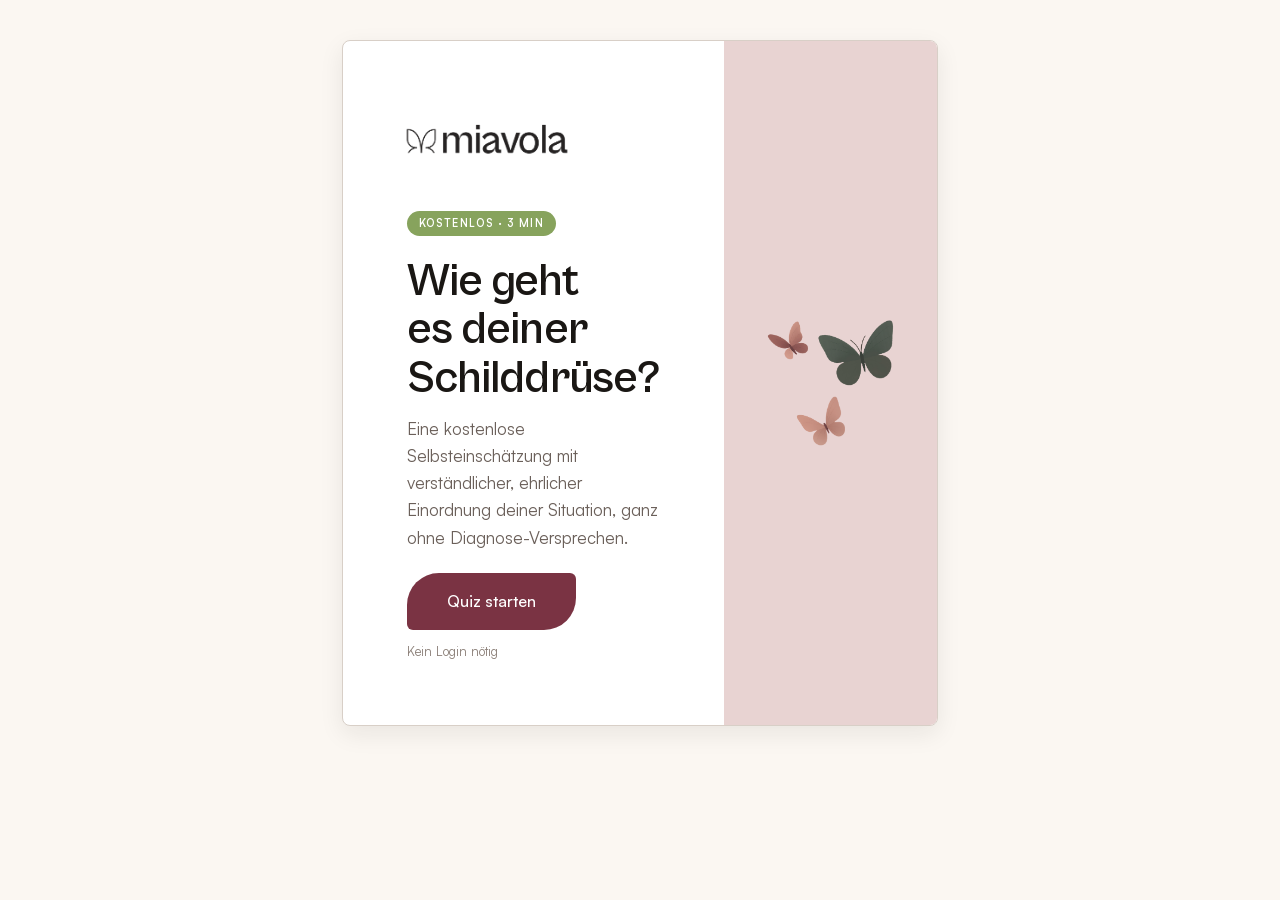
==== app/index.html @ c726dbd6 "Intro-Logo optisch linksbündig: transparenten PNG-Eigenrand ausgleichen (v=21) logo-black.png hat li" ====
<!DOCTYPE html>
<html lang="de">
<head>
  <meta charset="utf-8">
  <meta name="viewport" content="width=device-width, initial-scale=1, viewport-fit=cover">
  <meta name="theme-color" content="#fbf7f2">
  <!-- Test-Deployment: nicht von Suchmaschinen indexieren (Entwurf, pre-Compliance) -->
  <meta name="robots" content="noindex, nofollow">
  <link rel="icon" href="assets/butterfly-mark.png">
  <title>Schilddrüsen-Check · miavola</title>
  <meta name="description" content="Eine kostenlose, ehrliche Selbsteinschätzung deiner Schilddrüse in rund 3 Minuten — verständlich erklärt, ohne Diagnose-Versprechen.">

  <!-- Miavola Design System -->
  <link rel="stylesheet" href="_ds/miavola-2-0-design-system-019e1fb5-7550-772f-964b-b7aee6a06470/colors_and_type.css">
  <link rel="stylesheet" href="_ds/miavola-2-0-design-system-019e1fb5-7550-772f-964b-b7aee6a06470/supplementary_tokens.css">

  <!-- App styles (?v zum Cache-Busting — bei Änderungen hochzählen) -->
  <link rel="stylesheet" href="styles.css?v=21">

  <!-- Meta Pixel (gleiche Pixel-ID wie miavola.de, dort via GTM geladen) -->
  <script>
    !function(f,b,e,v,n,t,s){if(f.fbq)return;n=f.fbq=function(){n.callMethod?
    n.callMethod.apply(n,arguments):n.queue.push(arguments)};if(!f._fbq)f._fbq=n;
    n.push=n;n.loaded=!0;n.version='2.0';n.queue=[];t=b.createElement(e);t.async=!0;
    t.src=v;s=b.getElementsByTagName(e)[0];s.parentNode.insertBefore(t,s)}(window,
    document,'script','https://connect.facebook.net/en_US/fbevents.js');
    fbq('init', '272135909305310');
    fbq('track', 'PageView');
  </script>
  <noscript><img height="1" width="1" style="display:none" alt=""
    src="https://www.facebook.com/tr?id=272135909305310&ev=PageView&noscript=1"></noscript>
</head>
<body>
  <noscript>
    <div style="max-width:640px;margin:40px auto;padding:24px;font-family:system-ui;">
      Dieses Quiz benötigt JavaScript. Bitte aktiviere JavaScript in deinem Browser.
    </div>
  </noscript>

  <!-- Quiz mounts here -->
  <main id="app" class="app"></main>

  <!-- Inhalte werden von app.js async aus content.json geladen
       (mit optionalem localStorage-Override für die Editor-Vorschau).
       ?v zum Cache-Busting — bei Änderungen hochzählen. -->
  <script src="app.js?v=21" defer></script>
</body>
</html>
---- app/_ds/miavola-2-0-design-system-019e1fb5-7550-772f-964b-b7aee6a06470/colors_and_type.css ----
/* ================================================================
   Miavola — Colors & Type tokens
   Distilled from miavola.de, packaging system & product photography.
   Fonts: brand uses a humanist geometric sans (looks closest to
   "Inter Tight" / "General Sans"). Substitute below flagged in README.
   ================================================================ */

/* --- Webfonts: Cabinet Grotesk (display) + Satoshi (text) ----------- */
@font-face {
  font-family: 'Cabinet Grotesk';
  src: url('fonts/cabinet-grotesk/CabinetGrotesk-Variable.woff2') format('woff2-variations');
  font-weight: 100 900;
  font-style: normal;
  font-display: swap;
}
@font-face {
  font-family: 'Satoshi';
  src: url('fonts/satoshi/Satoshi-Variable.woff2') format('woff2-variations');
  font-weight: 300 900;
  font-style: normal;
  font-display: swap;
}

:root {
  /* ===== BRAND COLORS ============================================ */
  /* Primary product family — Der Produzent (Schilddrüse) */
  --miavola-wine-900:        #4a1f2a;   /* deepest, garantie text   */
  --miavola-wine-800:        #5e2735;   /* "Das Heldenduo" headline */
  --miavola-wine-700:        #7a3343;   /* Produzent label / box    */
  --miavola-wine-600:        #8e4756;   /* Produzent label gradient */
  --miavola-wine-500:        #a45a6a;   /* hover / lighter wine     */

  /* Secondary product family — Der Umwandler (Leber) */
  --miavola-aubergine-900:   #3a2738;
  --miavola-aubergine-800:   #4d3349;   /* Umwandler box, deep      */
  --miavola-aubergine-700:   #604059;   /* Umwandler label gradient */
  --miavola-aubergine-600:   #755469;

  /* Tertiary product family — Der Magenfreund (Verdauung) */
  --miavola-forest-900:      #1f3a30;
  --miavola-forest-800:      #2b4a3c;   /* Magenfreund box          */
  --miavola-forest-700:      #3a5b4c;

  /* Surfaces — the soft ecru/blush "studio" backdrop */
  --miavola-cream-50:        #fbf7f2;   /* page background lightest */
  --miavola-cream-100:       #f5ede3;   /* product photo backdrop   */
  --miavola-cream-200:       #ede4d9;   /* card / section divider   */
  --miavola-cream-300:       #e2d5c5;
  --miavola-blush-100:       #f6ece8;   /* blush variant of cream   */
  --miavola-blush-200:       #ecdcd6;

  /* Accents — small, decisive */
  --miavola-butter-400:      #f4dc7a;   /* discount disc, badges    */
  --miavola-butter-300:      #f7e7a3;   /* "30 Tage Vorrat" sash    */
  --miavola-butter-500:      #e9c93e;
  --miavola-sage-400:        #c4d6a8;   /* Essentials badge bg      */
  --miavola-sage-500:        #a8c282;   /* "1 Pressling" pill       */
  --miavola-sage-600:        #87a35d;
  --miavola-gold-500:        #d6b15c;   /* flat UI gold, fallback   */
  --miavola-gold-light:      #efd8ae;   /* Hellgold — Akzent auf dunkel-roten Gründen (Wine, Footer) */

  /* Neutrals — ink */
  --miavola-ink-900:         #1a1714;   /* near-black headlines     */
  --miavola-ink-800:         #2a2522;
  --miavola-ink-700:         #3f3833;   /* body copy                */
  --miavola-ink-500:         #6b605a;   /* secondary copy           */
  --miavola-ink-400:         #8c8079;   /* meta / captions          */
  --miavola-ink-300:         #b8ada5;   /* dividers                 */
  --miavola-ink-200:         #d8cfc7;
  --miavola-ink-100:         #ece5dd;

  /* Semantic feedback */
  --miavola-success:         var(--miavola-sage-600);
  --miavola-warning:         var(--miavola-butter-500);
  --miavola-error:           #b54d4d;
  --miavola-info:            var(--miavola-aubergine-700);

  /* ===== SEMANTIC SURFACE / FG =================================== */
  --bg:                      var(--miavola-cream-50);
  --bg-alt:                  var(--miavola-cream-100);
  --bg-card:                 #ffffff;
  --bg-strong:               var(--miavola-wine-700);
  --fg:                      var(--miavola-ink-900);
  --fg-1:                    var(--miavola-ink-800);
  --fg-2:                    var(--miavola-ink-500);
  --fg-3:                    var(--miavola-ink-400);
  --fg-on-strong:            var(--miavola-cream-50);
  --border:                  var(--miavola-ink-200);
  --border-strong:           var(--miavola-ink-300);
  --primary:                 var(--miavola-wine-700);
  --primary-hover:           var(--miavola-wine-800);
  --primary-active:          var(--miavola-wine-900);
  --on-primary:              #ffffff;

  /* ===== TYPE ==================================================== */
  --font-sans: 'Satoshi', -apple-system, BlinkMacSystemFont, 'Segoe UI', system-ui, sans-serif;
  --font-display: 'Cabinet Grotesk', 'Satoshi', system-ui, sans-serif;
  --font-mono: ui-monospace, 'SF Mono', Menlo, Consolas, monospace;

  /* Sizes — German long-word friendly, generous body */
  --fs-display-xl: clamp(48px, 6.5vw, 80px);
  --fs-display-lg: clamp(40px, 5vw, 60px);
  --fs-h1:         clamp(44px, 5.2vw, 65px);
  --fs-h2:         clamp(32px, 3.6vw, 45px);
  --fs-h3:         30px;
  --fs-h4:         18px;
  --fs-lead:       19px;
  --fs-body:       17px;       /* body copy default */
  --fs-sm:         15px;
  --fs-xs:         13px;
  --fs-eyebrow:    12px;

  /* Weights */
  --fw-regular: 400;
  --fw-medium:  500;
  --fw-semi:    600;
  --fw-bold:    700;
  --fw-black:   800;

  /* Line height */
  --lh-tight:   1.06;
  --lh-snug:    1.18;
  --lh-normal:  1.45;
  --lh-relaxed: 1.6;

  /* Letter-spacing */
  --tracking-tight:  -0.02em;
  --tracking-normal: 0;
  --tracking-wide:   0.06em;
  --tracking-eyebrow: 0.14em;

  /* ===== SPACING (8px base) ====================================== */
  --space-1: 4px;
  --space-2: 8px;
  --space-3: 12px;
  --space-4: 16px;
  --space-5: 20px;
  --space-6: 24px;
  --space-8: 32px;
  --space-10: 40px;
  --space-12: 48px;
  --space-16: 64px;
  --space-20: 80px;
  --space-24: 96px;
  --space-32: 128px;

  /* ===== RADII ===================================================
     Eine Regel: alles bekommt 8px.
     Ausnahme 1: Buttons bekommen 60px.
     Ausnahme 2: Pills für Produkteigenschaften bekommen 99px.    */
  --radius:        8px;        /* universell · cards, inputs, buttons, surfaces, discs */
  --radius-button: 8px;        /* identisch zum Universal-Wert        */
  --radius-pill:   99px;       /* ausschließlich Eigenschafts-Pills   */

  /* Legacy aliases — alle auf den 8px-Wert kollabiert,
     damit existierende Komponenten nicht brechen.                */
  --radius-xs: 8px;
  --radius-sm: 8px;
  --radius-md: 8px;
  --radius-lg: 8px;
  --radius-xl: 8px;

  /* ===== ELEVATION =============================================== */
  --shadow-xs: 0 1px 2px rgba(26, 23, 20, 0.04);
  --shadow-sm: 0 2px 6px rgba(26, 23, 20, 0.06);
  --shadow-md: 0 8px 24px rgba(26, 23, 20, 0.08);
  --shadow-lg: 0 18px 44px rgba(26, 23, 20, 0.12);
  --shadow-product: 0 24px 60px rgba(74, 31, 42, 0.18); /* warm-tinted */

  /* ===== MOTION ================================================== */
  --ease-out:    cubic-bezier(0.22, 0.61, 0.36, 1);
  --ease-in-out: cubic-bezier(0.65, 0, 0.35, 1);
  --dur-fast:   140ms;
  --dur-base:   220ms;
  --dur-slow:   420ms;
}

/* ===== ELEMENT SEMANTICS ========================================= */
html, body {
  background: var(--bg);
  color: var(--fg);
  font-family: var(--font-sans);
  font-size: var(--fs-body);
  line-height: var(--lh-normal);
  -webkit-font-smoothing: antialiased;
  font-feature-settings: 'ss01', 'cv11';
}

h1, .h1 {
  font-family: var(--font-display);
  font-weight: var(--fw-semi);
  font-size: var(--fs-h1);
  line-height: var(--lh-tight);
  letter-spacing: var(--tracking-tight);
  color: var(--fg);
  text-wrap: balance;
}
h2, .h2 {
  font-family: var(--font-display);
  font-weight: var(--fw-medium);
  font-size: var(--fs-h2);
  line-height: var(--lh-snug);
  letter-spacing: var(--tracking-tight);
  text-wrap: balance;
}
h3, .h3 {
  font-family: var(--font-display);
  font-weight: var(--fw-medium);
  font-size: var(--fs-h3);
  line-height: 1.15;
  letter-spacing: -0.015em;
}
h4, .h4 {
  font-weight: var(--fw-semi);
  font-size: var(--fs-h4);
  line-height: 1.3;
}
p, .body {
  font-size: var(--fs-body);
  line-height: var(--lh-relaxed);
  color: var(--fg-1);
  text-wrap: pretty;
}
.lead {
  font-size: var(--fs-lead);
  line-height: var(--lh-relaxed);
  color: var(--fg-1);
}
small, .caption {
  font-size: var(--fs-xs);
  color: var(--fg-2);
}
.eyebrow {
  font-size: var(--fs-eyebrow);
  font-weight: var(--fw-semi);
  letter-spacing: var(--tracking-eyebrow);
  text-transform: uppercase;
  color: var(--fg-2);
}
code, .mono {
  font-family: var(--font-mono);
  font-size: 0.92em;
}

/* Special ornament — the curved label sweep used on dose labels */
.label-curve {
  position: relative;
  overflow: hidden;
}
.label-curve::after {
  content: "";
  position: absolute; inset: 0;
  background: radial-gradient(
    180% 110% at 110% 50%,
    transparent 49.6%,
    rgba(255,255,255,0.12) 49.8% 50.2%,
    transparent 50.4%
  );
  pointer-events: none;
}
---- app/_ds/miavola-2-0-design-system-019e1fb5-7550-772f-964b-b7aee6a06470/supplementary_tokens.css ----
/* ================================================================
   miavola — Supplementary tokens & patterns
   Iterations from chat work. Layer ON TOP of colors_and_type.css.
   ================================================================ */

:root {
  /* ===== RADIUS — System-Regel ====================================
     Eine Regel: alles bekommt 8px.
     Ausnahme 1: Buttons bekommen 60px.
     Ausnahme 2: Pills für Produkteigenschaften bekommen 99px.    */
  --mv-r:        8px;
  --mv-r-btn:    8px;
  --mv-r-field:  8px;
  --mv-r-btn-sm: 8px;
  --mv-r-btn-lg: 8px;
  --mv-r-pill:   99px;

  /* ===== PRODUCT FAMILY "RUHE" TINTS ============================== */
  /* Soft paper-toned backgrounds. Hero / KV / swatches only.
     Never for text containers, buttons, surfaces.                  */
  --mv-tint-umwandler:    #F3E4E7;
  --mv-tint-produzent:    #F9EFEA;
  --mv-tint-produzent-x:  #E8D3D2;   /* deeper for editorial heroes */
  --mv-tint-selen:        #FAF3DD;
  --mv-tint-jod:          #DFE9E3;
  --mv-tint-immungold:    #F8E4C4;
  --mv-tint-magenfreund:  #D9E6DF;
  --mv-tint-kollagen:     #EFE8DC;
  --mv-tint-aminos:       #F1F3ED;
  --mv-tint-heldenduo:    #EFDFE3;
  --mv-tint-protein:      #EFE8DC;

  /* ===== TRUST SEAL =============================================== */
  --mv-seal-gold:   #E8C659;   /* dense — Signature stickers        */
  --mv-seal-soft:   #F2E084;   /* soft yellow — promo stickers      */
  --mv-seal-ink:    #1b1b1b;   /* type & butterfly                  */
}

/* ================================================================
   Signature button
   ================================================================ */
.mv-btn {
  display: inline-flex; align-items: center; justify-content: center;
  padding: 16px 26px;
  font: 700 14.5px/1 'Cabinet Grotesk', system-ui;
  letter-spacing: -0.005em;
  border: none; cursor: pointer;
  border-radius: var(--mv-r-btn);
  transition: background .2s, transform .15s, box-shadow .2s;
}
.mv-btn--ink     { background:#1b1b1b; color:#fff; }
.mv-btn--ink:hover{ background: var(--miavola-wine-800); }
.mv-btn--burg    { background: var(--miavola-wine-700); color:#fff; }
.mv-btn--burg:hover{ background: var(--miavola-wine-800); }
.mv-btn--ghost   { background:transparent; color:var(--miavola-wine-700);
                   border:1px solid var(--miavola-wine-700); }
.mv-btn:active   { transform: translateY(1px); }
.mv-btn--sm      { padding: 11px 18px; font-size: 13px; border-radius: var(--mv-r-btn-sm); }
.mv-btn--lg      { padding: 20px 32px; font-size: 16px;  border-radius: var(--mv-r-btn-lg); }
.mv-btn--block   { display:flex; width:100%; min-height: 56px; }

/* ================================================================
   Field (signature shape, tighter than buttons)
   ================================================================ */
.mv-field {
  padding: 16px 22px;
  font: 400 14.5px/1.3 'Satoshi', system-ui;
  color: #1b1b1b; background:#fff;
  border: 1px solid #1b1b1b;
  border-radius: var(--mv-r-field);
  outline: none;
  transition: border-color .2s, box-shadow .2s;
}
.mv-field:focus {
  border-color: var(--miavola-wine-700);
  box-shadow: 0 0 0 3px color-mix(in srgb, var(--miavola-wine-700) 18%, transparent);
}
.mv-field::placeholder { color: #8a7e76; }
.mv-field--error { border-color:#B14242; }

/* ================================================================
   Hand-drawn line icon system
   24×25 viewBox · 0.6 stroke · #833241 · rounded caps & joins
   Anatomical / botanical metaphors only — no geometric primitives.
   Files: assets/icons/{thyroid,liver,cell-shield,flask,leaves}.svg
   ================================================================ */
.mv-claim-list { padding: 6px 22px; border:1px solid #e7ddd6; border-radius:14px; background:#fff; max-width: 520px; }
.mv-claim-row  { display:flex; align-items:center; gap:14px; padding:14px 0; border-bottom:1px solid #f0e6df; font-size:15px; }
.mv-claim-row:last-child { border-bottom: none; }
.mv-claim-row .mv-claim-ico { flex:none; width:30px; height:30px; display:grid; place-items:center; color: var(--miavola-wine-700); }
.mv-claim-row .mv-claim-ico svg { width:24px; height:25px; }
.mv-claim-ref  { font-size:.6em; vertical-align:super; line-height:0; opacity:.75; }

/* ================================================================
   Knowledge / "Schon gewusst?" card
   Editorial sidebar — sand or burgundy ground, butterfly stamp top-right
   ================================================================ */
.mv-knowledge {
  background: var(--miavola-cream-100); padding: 26px 28px 22px;
  border-radius: 16px;
  display:grid; grid-template-columns: 1fr auto; gap:24px;
  align-items: flex-start; max-width: 640px;
}
.mv-knowledge h3 { font:700 28px/1.15 'Cabinet Grotesk',system-ui; letter-spacing:-.01em; margin:0 0 8px; }
.mv-knowledge p  { margin:0; font-size:14.5px; line-height:1.55; max-width:50ch; }
.mv-knowledge .mv-mark { width:32px; height:32px; flex:none; }
.mv-knowledge--burg { background: var(--miavola-wine-700); color:#fff; }
.mv-knowledge--burg p { color: rgba(255,255,255,.85); }

/* ================================================================
   Guarantee card (90 Tage Garantie) — burgundy overlay on warm imagery
   ================================================================ */
.mv-guarantee {
  position:relative; min-height: 360px; border-radius:16px; overflow:hidden;
  background: var(--miavola-wine-800);
  color:#fff; padding:36px;
  display:flex; flex-direction:column; justify-content:space-between;
}
.mv-guarantee::before {
  content:""; position:absolute; inset:0;
  background:
    linear-gradient(120deg, rgba(58,18,28,.65), rgba(122,51,67,.55)),
    radial-gradient(120% 80% at 80% 30%, #d8a87a 0%, #7a3343 60%, #4a1f2a 100%);
}
.mv-guarantee > * { position:relative; }
.mv-guarantee h3 { font:700 32px/1.15 'Cabinet Grotesk',system-ui; letter-spacing:-.01em; margin:0; max-width: 22ch; }
.mv-guarantee .mv-foot { display:flex; justify-content:space-between; align-items:center; margin-top:40px; font-size:13px; color: rgba(255,255,255,.92); }
.mv-guarantee .mv-mark { width:28px; height:28px; }

/* ================================================================
   Trust seal — flat sticker (NO gradient, NO shadow)
   Solid circle · black butterfly + black type
   Two arcs of copy, two em-dashes at 9 o'clock & 3 o'clock
   ================================================================ */
.mv-seal { width:190px; height:190px; }
.mv-seal svg { width:100%; height:100%; display:block; }
/* Allowed fills: var(--mv-seal-gold) signature, var(--mv-seal-soft) promo */
---- app/styles.css ----
/* ================================================================
   Schilddrüsen-Quiz — App styles
   Built on the Miavola design system (colors_and_type.css +
   supplementary_tokens.css). Tokens only, no magic colours.
   ================================================================ */

*, *::before, *::after { box-sizing: border-box; }

html, body {
  margin: 0;
  background: var(--bg);
  color: var(--miavola-ink-900);
  font-family: var(--font-sans);
  -webkit-font-smoothing: antialiased;
  text-rendering: optimizeLegibility;
}

/* App shell: the screen content itself fills the viewport on mobile,
   and is centred in a calm column on desktop. */
.app {
  min-height: 100vh;
  min-height: 100dvh;
  display: flex;
  flex-direction: column;
}

/* Platzhalter-Signal (nur solange content.js → meta.placeholder = true).
   Dezentes Band über dem Flow, damit ungeprüfte Demo-Inhalte sichtbar als
   solche erkennbar sind. Entfällt automatisch, sobald meta.placeholder false. */
.placeholder-ribbon {
  flex: none;
  display: flex; align-items: center; justify-content: center; gap: 8px;
  padding: 7px 16px;
  background: var(--mv-tint-selen);
  border-bottom: 1px solid var(--miavola-gold-light);
  color: var(--miavola-wine-800);
  font: 600 11px/1.3 var(--font-sans);
  letter-spacing: .04em; text-transform: uppercase; text-align: center;
}
.placeholder-ribbon svg { flex: none; }

/* A "screen" = one full step of the flow */
.screen {
  flex: 1;
  display: flex;
  flex-direction: column;
  width: 100%;
  margin: 0 auto;
  animation: scr-in var(--dur-slow) var(--ease-out) both;
}
@keyframes scr-in {
  from { opacity: 0; transform: translateY(8px); }
  to   { opacity: 1; transform: none; }
}

/* Reusable column wrapper for quiz content */
.wrap {
  width: 100%;
  max-width: 640px;
  margin: 0 auto;
  padding: 0 22px;
}

/* Animations reused from the design catalogue */
@keyframes mvspin  { to { transform: rotate(360deg); } }
@keyframes mvpulse { 0%,100% { opacity:.35; } 50% { opacity:1; } }

/* ===== Buttons: typischer miavola.de-Shop-Button ==================
   Quelle: theme.css auf miavola.de → .btn { padding: 16px 32px;
   border-radius: 32px 6px; font: Satoshi 16px/108%; }
   Die asymmetrische Rundung (32px oben-links/unten-rechts, 6px
   oben-rechts/unten-links) ist die Signatur-Form der Marke. */
.mv-btn {
  font: 500 16px/1.08 var(--font-sans);
  letter-spacing: 0;
  padding: 16px 32px;
  border-radius: 32px 6px;
}
.mv-btn--sm { border-radius: 24px 5px; }
.mv-btn--lg { padding: 20px 40px; border-radius: 32px 6px; }
.mv-btn[disabled] {
  background: var(--miavola-cream-200);
  color: var(--miavola-ink-300);
  cursor: not-allowed;
  box-shadow: none;
}
.mv-btn--burg:not([disabled]):hover { box-shadow: var(--shadow-md); }
.link-btn {
  border: none; background: none; cursor: pointer;
  font: 500 14px/1 var(--font-sans);
  color: var(--miavola-ink-500);
  padding: 12px; border-radius: var(--radius);
  transition: color var(--dur-fast) var(--ease-out);
}
.link-btn:hover { color: var(--miavola-wine-700); }
.link-btn--muted { color: var(--miavola-ink-400); }
.link-btn--underline { text-decoration: underline; text-underline-offset: 3px; }

/* ================================================================
   TOP BAR (back + progress) — questions only
   ================================================================ */
.topbar {
  display: flex; align-items: center; gap: 14px;
  padding: 18px 22px 12px;
  width: 100%; max-width: 640px; margin: 0 auto;
}
.topbar__back {
  flex: none; width: 38px; height: 38px; border-radius: var(--radius-pill);
  border: 1px solid var(--border); background: #fff;
  display: grid; place-items: center; cursor: pointer;
  color: var(--miavola-ink-700);
  transition: border-color var(--dur-fast), transform var(--dur-fast);
}
.topbar__back:hover { border-color: var(--miavola-wine-500); }
.topbar__back:active { transform: translateY(1px); }
.topbar__back[hidden] { visibility: hidden; }
.progress {
  flex: 1; height: 6px; border-radius: var(--radius-pill);
  background: var(--miavola-cream-200); overflow: hidden;
}
.progress__bar {
  height: 100%; border-radius: var(--radius-pill);
  background: var(--miavola-wine-700);
  width: 0;
  transition: width var(--dur-slow) var(--ease-out);
}
.topbar__count {
  flex: none; font: 500 12px var(--font-sans); color: var(--miavola-ink-500);
  font-variant-numeric: tabular-nums;
}

/* ================================================================
   QUESTION SCREEN
   ================================================================ */
.q { flex: 1; display: flex; flex-direction: column; }
.q__body { flex: 1; padding-top: 12px; }
.eyebrow {
  font: 600 11px/1 var(--font-sans);
  letter-spacing: var(--tracking-eyebrow);
  text-transform: uppercase; color: var(--miavola-wine-600);
  margin-bottom: 12px;
}
.q__title {
  font-family: var(--font-display); font-weight: 600;
  font-size: clamp(24px, 6vw, 30px); line-height: 1.15;
  letter-spacing: -.015em; margin: 0 0 8px;
}
.q__sub {
  font-size: 14px; line-height: 1.55; color: var(--miavola-ink-500);
  margin: 0 0 20px;
}
.q__foot {
  /* Nur vertikal — das Seitenpadding (22px) kommt vom .wrap darüber.
     (Shorthand `padding: 18px 0 …` hatte es auf Mobile auf 0 überschrieben.) */
  padding-top: 18px;
  padding-bottom: calc(26px + env(safe-area-inset-bottom));
  display: flex; flex-direction: column; gap: 10px;
}
.q__hint {
  margin: 0; text-align: center;
  font: 400 13px/1.4 var(--font-sans); color: var(--miavola-ink-400);
}

/* Ausklappbare Frage-Erklärung („Was ist gemeint?") — dezent, nur bei Bedarf */
.q-info { margin: -2px 0 20px; }
.q-info__toggle {
  display: inline-flex; align-items: center; gap: 6px;
  border: none; background: none; cursor: pointer; padding: 6px 0;
  font: 500 13.5px/1.3 var(--font-sans); color: var(--miavola-wine-700);
  transition: color var(--dur-fast) var(--ease-out);
}
.q-info__toggle svg { flex: none; }
.q-info__toggle:hover { color: var(--miavola-wine-800); }
.q-info__panel {
  margin-top: 8px; padding: 14px 16px;
  background: var(--miavola-cream-100); border: 1px solid var(--border);
  border-radius: var(--radius);
  font: 400 13.5px/1.6 var(--font-sans); color: var(--miavola-ink-700);
  animation: scr-in var(--dur-base) var(--ease-out) both;
}

/* ===== Single-select options ===== */
.options { display: flex; flex-direction: column; gap: 12px; margin-top: 4px; }
.option {
  display: flex; align-items: center; gap: 14px;
  padding: 16px 18px; min-height: 56px;
  border: 1px solid var(--miavola-ink-200); border-radius: var(--radius);
  background: #fff; cursor: pointer; text-align: left; width: 100%;
  font: inherit; color: var(--miavola-ink-800);
  transition: border-color var(--dur-fast) var(--ease-out),
              box-shadow var(--dur-fast) var(--ease-out),
              background var(--dur-fast) var(--ease-out);
}
.option:hover {
  border-color: var(--miavola-wine-500); border-width: 1.5px;
  box-shadow: 0 6px 16px rgba(122,51,67,.08);
}
.option__dot {
  flex: none; width: 22px; height: 22px; border-radius: var(--radius-pill);
  border: 1.5px solid var(--miavola-ink-300);
  display: grid; place-items: center;
  transition: border-color var(--dur-fast);
}
.option__dot::after {
  content: ""; width: 10px; height: 10px; border-radius: var(--radius-pill);
  background: var(--miavola-wine-700); transform: scale(0);
  transition: transform var(--dur-fast) var(--ease-out);
}
.option__label { font-size: 15px; }
.option[aria-checked="true"] {
  border: 2px solid var(--miavola-wine-700);
  background: var(--mv-tint-produzent);
}
.option[aria-checked="true"] .option__dot { border: 2px solid var(--miavola-wine-700); }
.option[aria-checked="true"] .option__dot::after { transform: scale(1); }
.option[aria-checked="true"] .option__label {
  color: var(--miavola-wine-900); font-weight: 500;
}

/* Multi-Select als Text-Zeilen (eckige Checkbox statt Radio-Punkt).
   Antwort-Steine-Design folgt im Design-Schritt. */
.option--check .option__box {
  flex: none; width: 22px; height: 22px; border-radius: 6px;
  border: 1.5px solid var(--miavola-ink-300);
  display: grid; place-items: center;
  transition: background var(--dur-fast), border-color var(--dur-fast);
}
.option--check .option__box svg { opacity: 0; transition: opacity var(--dur-fast); }
.option--check[aria-checked="true"] {
  border: 2px solid var(--miavola-wine-700); background: var(--mv-tint-produzent);
}
.option--check[aria-checked="true"] .option__box {
  background: var(--miavola-wine-700); border-color: var(--miavola-wine-700);
}
.option--check[aria-checked="true"] .option__box svg { opacity: 1; }
.option--check[aria-checked="true"] .option__label { color: var(--miavola-wine-900); font-weight: 500; }

/* ===== Multi-select image/icon cards ===== */
.cards {
  display: grid; grid-template-columns: 1fr 1fr; gap: 12px; margin-top: 4px;
}
.card-opt {
  position: relative; min-height: 128px; cursor: pointer; text-align: left;
  border: 1px solid var(--miavola-ink-200); border-radius: var(--radius);
  background: #fff; padding: 16px 14px;
  display: flex; flex-direction: column; gap: 12px;
  font: inherit; color: var(--miavola-ink-800);
  transition: border-color var(--dur-fast) var(--ease-out),
              box-shadow var(--dur-fast) var(--ease-out),
              background var(--dur-fast) var(--ease-out);
}
.card-opt:hover { border-color: var(--miavola-wine-500); box-shadow: 0 6px 16px rgba(122,51,67,.08); }
.card-opt__box {
  position: absolute; top: 10px; right: 10px;
  width: 22px; height: 22px; border-radius: 6px;
  border: 1.5px solid var(--miavola-ink-300);
  display: grid; place-items: center;
  transition: background var(--dur-fast), border-color var(--dur-fast);
}
.card-opt__box svg { opacity: 0; transition: opacity var(--dur-fast); }
.card-opt__ico { color: var(--miavola-wine-700); }
.card-opt__label { font-size: 14px; line-height: 1.25; }
.card-opt[aria-checked="true"] {
  border: 2px solid var(--miavola-wine-700); background: var(--mv-tint-produzent);
}
.card-opt[aria-checked="true"] .card-opt__box {
  background: var(--miavola-wine-700); border-color: var(--miavola-wine-700); border-radius: var(--radius-pill);
}
.card-opt[aria-checked="true"] .card-opt__box svg { opacity: 1; }
.card-opt[aria-checked="true"] .card-opt__label { color: var(--miavola-wine-900); font-weight: 500; }

/* ===== Numeric / text field (signature big input) ===== */
.numfield {
  display: flex; align-items: center;
  border: 1px solid #1b1b1b; border-radius: var(--radius);
  padding: 18px 22px; background: #fff; cursor: text;
  transition: border-color var(--dur-base), box-shadow var(--dur-base);
}
.numfield:focus-within {
  border-color: var(--miavola-wine-700);
  box-shadow: 0 0 0 3px color-mix(in srgb, var(--miavola-wine-700) 18%, transparent);
}
.numfield--error { border-color: var(--miavola-error); }
.numfield input {
  border: none; outline: none; background: transparent;
  font: 400 clamp(26px, 8vw, 34px)/1 var(--font-display);
  letter-spacing: -.01em; color: #1b1b1b; width: 100%; min-width: 0;
}
.numfield input::placeholder { color: var(--miavola-ink-300); }
.numfield__unit { margin-left: auto; padding-left: 12px; font: 500 22px var(--font-display); color: var(--miavola-ink-400); }
.field-hint {
  display: flex; align-items: flex-start; gap: 8px; margin-top: 12px;
  color: var(--miavola-ink-400); font: 400 13px/1.5 var(--font-sans);
}
.field-hint svg { margin-top: 1px; flex: none; }
.field-hint--error { color: var(--miavola-error); }
/* Weicher „weiß ich nicht“-Skip: Checkbox direkt unter dem Eingabefeld, klickt → geht automatisch weiter */
.numskip {
  display: flex; align-items: center; gap: 10px; margin-top: 18px; cursor: pointer;
  font: 400 14px/1.4 var(--font-sans); color: var(--miavola-ink-600);
}
.numskip input {
  width: 20px; height: 20px; flex: none; cursor: pointer;
  accent-color: var(--miavola-wine-700);
}

/* Text input (email) */
.textfield {
  display: flex; align-items: center;
  border: 1px solid #1b1b1b; border-radius: var(--radius);
  padding: 16px 18px; background: #fff;
  transition: border-color var(--dur-base), box-shadow var(--dur-base);
}
.textfield:focus-within {
  border-color: var(--miavola-wine-700);
  box-shadow: 0 0 0 3px color-mix(in srgb, var(--miavola-wine-700) 18%, transparent);
}
.textfield--error { border-color: var(--miavola-error); }
.textfield input {
  border: none; outline: none; background: transparent; width: 100%;
  font: 400 15px var(--font-sans); color: #1b1b1b;
}
.textfield input::placeholder { color: #8a7e76; }

/* ================================================================
   INTRO
   ================================================================ */
.intro { flex: 1; display: flex; flex-direction: column; }
/* Logo linksbündig mit dem Text (gleiche .wrap-Spalte, 22px Seitenpadding).
   Die Logo-PNG hat links ~40% ihrer Höhe transparenten Eigenrand
   (1061px bei 2640px Bildhöhe) → per negativem Margin ausgleichen. */
.intro__logobar { display: flex; justify-content: flex-start; padding-top: 24px; }
.intro__logobar img { height: 48px; opacity: .9; margin-left: -19px; }
.intro__body { flex: 1; padding-top: 26px; display: flex; flex-direction: column; }
.intro__hero {
  position: relative; border-radius: var(--radius);
  background: var(--mv-tint-produzent-x); height: 200px; margin-bottom: 26px;
  overflow: hidden; display: grid; place-items: center;
}
.intro__hero img { width: 170px; opacity: .92; }
.intro__title {
  font-family: var(--font-display); font-weight: 600;
  font-size: clamp(28px, 8vw, 34px); line-height: 1.08; letter-spacing: -.02em;
  margin: 0 0 12px;
}
.intro__lead { font-size: 15px; line-height: 1.6; color: var(--miavola-ink-500); margin: 0 0 22px; }
.facts { display: flex; flex-direction: column; margin-bottom: 6px; }
.fact {
  display: flex; align-items: center; gap: 14px; padding: 14px 0;
  border-top: 1px solid #ece2d9; font-size: 14.5px; color: var(--miavola-ink-800);
}
.fact:last-child { border-bottom: 1px solid #ece2d9; }
.fact svg { flex: none; }
.intro__note { text-align: center; font-size: 12px; color: var(--miavola-ink-400); margin: 14px 0 0; }

/* Badge / pill (sage "Kostenlos", etc.) */
.pill {
  display: inline-flex; align-items: center;
  font: 600 11px/1 var(--font-sans); letter-spacing: .1em; text-transform: uppercase;
  border-radius: var(--radius-pill); padding: 7px 12px;
}
.pill--sage { color: #fff; background: var(--miavola-sage-600); }
.pill--butter { color: var(--miavola-wine-800); background: var(--miavola-butter-300); }
.intro__hero .pill { position: absolute; top: 14px; left: 14px; }

/* ================================================================
   EDUCATION INTERSTITIAL (burgundy)
   ================================================================ */
.edu {
  flex: 1; position: relative; overflow: hidden; color: #fff;
  background: var(--miavola-wine-700);
  display: flex; flex-direction: column;
}
.edu__mark { position: absolute; top: 24px; right: 22px; width: 34px; opacity: .5; }
.edu__inner {
  flex: 1; width: 100%; max-width: 640px; margin: 0 auto;
  padding: 40px 22px 0; display: flex; flex-direction: column;
}
.edu__eyebrow {
  font: 600 11px/1 var(--font-sans); letter-spacing: var(--tracking-eyebrow);
  text-transform: uppercase; color: var(--miavola-gold-light);
  margin-bottom: auto; padding-top: 24px;
}
.edu__content { padding: 40px 0; }
.edu__title {
  font-family: var(--font-display); font-weight: 500;
  font-size: clamp(25px, 7vw, 30px); line-height: 1.2; letter-spacing: -.015em;
  margin: 0 0 18px; max-width: 20ch;
}
.edu__text { font-size: 15px; line-height: 1.65; color: rgba(255,255,255,.84); margin: 0 0 18px; }
.edu__src {
  font-size: 13px; line-height: 1.6; color: rgba(255,255,255,.6); margin: 0;
  border-top: 1px solid rgba(255,255,255,.18); padding-top: 14px;
}
.edu__stat {
  font-family: var(--font-display); font-weight: 600;
  font-size: clamp(48px, 16vw, 64px); line-height: 1; letter-spacing: -.03em;
  color: var(--miavola-gold-light); margin-bottom: 16px;
}
.edu__foot { padding: 18px 22px calc(28px + env(safe-area-inset-bottom)); width: 100%; max-width: 640px; margin: 0 auto; }
.edu .mv-btn--light { background: #fff; color: var(--miavola-wine-800); }
.edu .mv-btn--light:hover { background: var(--miavola-cream-100); }

/* ----- Info-Card (Wissens-Einschub im Flow) — helle Variante, Grafik oben + Text ----- */
.edu--info { background: var(--miavola-cream-100); color: var(--miavola-ink-900); }
.edu__inner--info {
  justify-content: center; align-items: center; text-align: center;
  padding-top: 34px; padding-bottom: 12px;
}
.edu__graphic { width: 100%; max-width: 240px; height: auto; margin: 0 auto 28px; display: block; }
.edu__eyebrow--info { color: var(--miavola-wine-600); margin-bottom: 14px; padding-top: 0; }
.edu__title--info { color: var(--miavola-ink-900); max-width: 22ch; }
.edu__text--info { color: var(--miavola-ink-700); max-width: 40ch; margin-bottom: 0; }
.edu__src--info { color: var(--miavola-ink-400); border-top-color: var(--border); }

/* ================================================================
   MILESTONE
   ================================================================ */
.milestone {
  flex: 1; display: flex; flex-direction: column; align-items: center;
  justify-content: center; text-align: center; padding: 40px 28px;
}
.milestone img { width: 120px; margin-bottom: 30px; }
.milestone__bar { width: 200px; height: 6px; border-radius: var(--radius-pill); background: var(--miavola-cream-200); overflow: hidden; margin-bottom: 26px; }
.milestone__bar > div { height: 100%; border-radius: var(--radius-pill); background: var(--miavola-wine-700); }
.milestone h2 {
  font-family: var(--font-display); font-weight: 600;
  font-size: clamp(26px, 8vw, 30px); line-height: 1.12; letter-spacing: -.02em;
  margin: 0 0 14px;
}
.milestone p { font-size: 15.5px; line-height: 1.6; color: var(--miavola-ink-500); margin: 0 0 34px; max-width: 32ch; }

/* ================================================================
   EMAIL CAPTURE
   ================================================================ */
.email { flex: 1; display: flex; flex-direction: column; }
.email__body { flex: 1; padding-top: 30px; }
.email__title {
  font-family: var(--font-display); font-weight: 600;
  font-size: clamp(25px, 7vw, 28px); line-height: 1.12; letter-spacing: -.02em;
  margin: 0 0 12px;
}
.email__lead { font-size: 15px; line-height: 1.6; color: var(--miavola-ink-500); margin: 0 0 26px; }
.checkline {
  display: flex; align-items: flex-start; gap: 10px; margin-top: 14px;
  font-size: 12.5px; line-height: 1.5; color: var(--miavola-ink-400); cursor: pointer;
}
.checkline__box {
  flex: none; width: 18px; height: 18px; border-radius: 5px;
  border: 1.5px solid var(--miavola-ink-300); margin-top: 1px;
  display: grid; place-items: center; transition: background var(--dur-fast), border-color var(--dur-fast);
}
.checkline__box svg { opacity: 0; transition: opacity var(--dur-fast); }
.checkline input { position: absolute; opacity: 0; pointer-events: none; }
.checkline input:checked + .checkline__box { background: var(--miavola-wine-700); border-color: var(--miavola-wine-700); }
.checkline input:checked + .checkline__box svg { opacity: 1; }

/* ================================================================
   ANALYSIS
   ================================================================ */
.analysis {
  flex: 1; display: flex; flex-direction: column; align-items: center;
  justify-content: center; text-align: center; padding: 40px 36px;
}
.spinner { position: relative; width: 74px; height: 74px; margin-bottom: 32px; }
.spinner__track { position: absolute; inset: 0; border-radius: var(--radius-pill); border: 3px solid var(--miavola-cream-200); }
.spinner__arc { position: absolute; inset: 0; border-radius: var(--radius-pill); border: 3px solid transparent; border-top-color: var(--miavola-wine-700); animation: mvspin 1s linear infinite; }
.spinner img { position: absolute; inset: 0; margin: auto; width: 30px; }
.analysis h2 {
  font-family: var(--font-display); font-weight: 600;
  font-size: clamp(24px, 7vw, 26px); line-height: 1.15; letter-spacing: -.015em; margin: 0 0 28px;
}
.steps { display: flex; flex-direction: column; gap: 14px; width: 100%; max-width: 280px; text-align: left; }
.step { display: flex; align-items: center; gap: 12px; font-size: 14.5px; color: var(--miavola-ink-300); transition: color var(--dur-base); }
.step__dot { flex: none; width: 22px; height: 22px; border-radius: var(--radius-pill); border: 2px solid var(--miavola-ink-200); display: grid; place-items: center; }
.step__dot svg { opacity: 0; }
.step.is-active { color: var(--miavola-ink-700); }
.step.is-active .step__dot { border-color: var(--miavola-wine-700); animation: mvpulse 1.1s infinite; }
.step.is-done { color: var(--miavola-ink-700); }
.step.is-done .step__dot { background: var(--miavola-wine-700); border-color: var(--miavola-wine-700); animation: none; }
.step.is-done .step__dot svg { opacity: 1; }

/* ================================================================
   RESULT
   ================================================================ */
.result { flex: 1; }
.result__logobar { display: flex; justify-content: center; padding: 18px 0 6px; }
.result__logobar img { height: 44px; opacity: .9; }

/* Hero-Bild je Ergebnis-Band (oben auf der Seite; onerror blendet Container aus) */
.result__hero {
  margin: 8px 14px 0; border-radius: var(--radius); overflow: hidden;
  aspect-ratio: 16 / 9; background: var(--mv-tint-produzent-x);
}
.result__hero img { width: 100%; height: 100%; object-fit: cover; display: block; }

.result__header {
  position: relative; overflow: hidden; border-radius: var(--radius);
  margin: 8px 14px 0; padding: 26px 22px;
  background: var(--mv-tint-produzent-x); /* Basis-Tönung (Design-Export) */
}
.result__header img.bgmark { position: absolute; top: -6px; right: -4px; width: 78px; opacity: .18; }
.result__header .eyebrow { margin-bottom: 12px; }
.result__title {
  font-family: var(--font-display); font-weight: 600;
  font-size: clamp(23px, 6.5vw, 26px); line-height: 1.12; letter-spacing: -.02em; margin: 0 0 18px;
}
/* Optionale Tönung je Outcome — bei Bedarf in content/outcomes.md pro id setzen:
   [data-outcome="<id>"] .result__header { background: var(--mv-tint-…); } */

.result__section { padding: 0 24px; }
.result__section--first { padding-top: 30px; }
/* Direkt aufeinanderfolgende Sektionen ohne Divider (Autoimmun-Hinweis → Produkt):
   Luft dazwischen, damit die Überschrift nicht am Block darüber klebt. */
.result__section + .result__section { margin-top: 30px; }
.sec-head { display: flex; align-items: center; gap: 8px; margin-bottom: 12px; }
.sec-head__alpha { font: 700 12px var(--font-sans); color: var(--miavola-wine-700); }
/* Sektions-Überschriften im Ergebnis: Cabinet Grotesk, schwarz (kein Eyebrow-Stil, keine a/b/c-Marker) */
.sec-head .eyebrow {
  margin: 0; font-family: var(--font-display); font-weight: 600;
  font-size: 16px; letter-spacing: -.01em; text-transform: none;
  color: var(--miavola-ink-900);
}
.sec-divider { height: 1px; background: #eadfd5; margin: 28px 24px; }
.lead-text { font-size: 15px; line-height: 1.6; color: var(--miavola-ink-800); margin: 0 0 16px; }
.chips { display: flex; flex-wrap: wrap; gap: 8px; }
.chip {
  font-size: 13px; background: #fff; border: 1px solid var(--miavola-ink-200);
  border-radius: var(--radius-pill); padding: 8px 14px; color: var(--miavola-ink-700);
}
.mech-title { font-family: var(--font-display); font-weight: 600; font-size: 21px; line-height: 1.2; margin: 0 0 12px; }
.mech-text { font-size: 14.5px; line-height: 1.65; color: var(--miavola-ink-800); margin: 0 0 14px; }
.note-box {
  background: var(--miavola-cream-100); border-radius: var(--radius);
  padding: 16px 18px; font-size: 13.5px; line-height: 1.55; color: #755469;
}
.note-box strong { color: var(--miavola-ink-800); }

/* Autoimmun-Hinweis (Flag-Block, zusätzlich bei A/B) — ruhiger, signalisierender Callout */
.flag-note {
  background: var(--mv-tint-selen); border: 1px solid var(--miavola-gold-light);
  border-radius: var(--radius); padding: 18px 20px;
}
.flag-note__tag {
  display: flex; align-items: center; gap: 8px; margin-bottom: 8px;
  font: 600 12px/1 var(--font-sans); letter-spacing: .06em; text-transform: uppercase;
  color: var(--miavola-wine-700);
}
.flag-note__tag svg { flex: none; color: var(--miavola-wine-700); }
.flag-note p { margin: 0; font-size: 13.5px; line-height: 1.6; color: var(--miavola-ink-700); }

.advice { display: flex; flex-direction: column; gap: 12px; }
.advice-card { background: #fff; border: 1px solid #ece2d9; border-radius: var(--radius); padding: 18px; display: flex; gap: 14px; }
.advice-card svg { flex: none; margin-top: 2px; color: var(--miavola-wine-700); }
.advice-card__title { font-family: var(--font-display); font-weight: 600; font-size: 15.5px; letter-spacing: -.01em; color: var(--miavola-ink-900); margin-bottom: 4px; }
.advice-card p { margin: 0; font-size: 13.5px; line-height: 1.55; color: var(--miavola-ink-700); }

/* Soft product block */
.product { border: 1px solid #e7ddd4; border-radius: var(--radius); overflow: hidden; background: #fff; }
/* Zweit-Empfehlung: etwas ruhiger, mit Abstand zur Haupt-Empfehlung darüber */
.product + .product { margin-top: 16px; }
.product--secondary { border-style: dashed; }
.product--secondary .product__top { background: var(--miavola-cream, #FBF7F2); }
.product__top { display: flex; align-items: center; gap: 14px; padding: 16px 18px; background: var(--mv-tint-produzent); }
/* Kleines, ruhiges Produkt-Thumbnail (education-first, nicht reisserisch nach Sale). */
.product__img { width: 60px; height: 60px; flex: none; object-fit: cover; border-radius: var(--radius); }
.product__name { font-family: var(--font-display); font-weight: 600; font-size: 19px; letter-spacing: -.01em; }
.product__sub { font-size: 12.5px; color: var(--miavola-ink-500); }
.product__body { padding: 18px; }
.product__body p { font-size: 14px; line-height: 1.6; color: var(--miavola-ink-700); margin: 0 0 14px; }
/* Personalisierte „Warum das zu dir passt"-Begründung (an den Auswahlgrund gekoppelt) */
.product__why { font-weight: 500; color: var(--miavola-ink-800); }
.product__claims { display: flex; flex-direction: column; gap: 10px; margin-bottom: 16px; }
.product__claim { display: flex; align-items: flex-start; gap: 10px; font-size: 13px; color: var(--miavola-ink-700); line-height: 1.4; }
.product__claim svg { flex: none; margin-top: 2px; color: var(--miavola-sage-600); }
.product__disclaimer { font-size: 12px; line-height: 1.5; color: var(--miavola-ink-400); margin: 12px 0 0; text-align: center; }
sup { font-size: .7em; opacity: .7; }

/* Empowerment */
.empower {
  margin: 28px 24px 14px; border-radius: var(--radius);
  background: var(--miavola-wine-700); color: #fff; padding: 28px 24px;
  text-align: center; position: relative; overflow: hidden;
}
.empower img { width: 30px; opacity: .8; margin-bottom: 14px; }
.empower h3 { font-family: var(--font-display); font-weight: 500; font-size: 21px; line-height: 1.25; margin: 0 0 10px; }
.empower p { font-size: 13.5px; line-height: 1.6; color: rgba(255,255,255,.8); margin: 0; }

.result__cta { padding: 6px 24px calc(28px + env(safe-area-inset-bottom)); display: flex; flex-direction: column; gap: 10px; }
.result__cta .mv-btn--ink { background: #1b1b1b; color: #fff; }
.result__legal {
  padding: 0 24px calc(30px + env(safe-area-inset-bottom));
  font-size: 11px; line-height: 1.5; color: var(--miavola-ink-400); text-align: center;
}

/* "Saved" confirmation inline */
.saved {
  display: flex; align-items: center; gap: 10px; justify-content: center;
  background: var(--mv-tint-jod); color: var(--miavola-forest-800);
  border-radius: var(--radius); padding: 14px 18px; font-size: 14px; font-weight: 500;
}

/* ================================================================
   DESKTOP — calm centred column; intro & result get more room
   ================================================================ */
@media (min-width: 880px) {
  .app { background: var(--bg); }

  /* The flow lives in a soft "device-less" card centred on a warm field */
  .screen {
    max-width: 720px;
    margin: 0 auto;
    padding: 0;
  }

  /* Intro becomes a two-column hero on wide screens */
  .intro__inner-wide {
    display: grid; grid-template-columns: 1.15fr 1fr; align-items: stretch;
    max-width: 1240px; margin: 40px auto; width: 100%;
    border-radius: var(--radius-lg); overflow: hidden;
    border: 1px solid var(--border);
    box-shadow: var(--shadow-md); background: #fff; min-height: 540px;
  }
  .intro__inner-wide .intro__col-text { padding: 64px 64px; display: flex; flex-direction: column; justify-content: center; }
  .intro__inner-wide .intro__col-media { background: var(--mv-tint-produzent-x); display: grid; place-items: center; }
  .intro__inner-wide .intro__col-media img { width: 62%; opacity: .95; }
  .intro__title--wide { font-size: clamp(34px, 3.6vw, 46px); line-height: 1.05; max-width: 18ch; }

  /* Ergebnisseite bleibt in der ruhigen, zentrierten Spalte (max-width: 720px).
     Desktop-Zweispalter ist ein Polish-TODO (siehe TODO.md), wird erst mit
     echten Outcome-Inhalten gebaut. */
  .q { padding-bottom: 0; }
}

/* On very wide screens, keep questions in their calm column */
@media (min-width: 1024px) {
  .advice { display: grid; grid-template-columns: 1fr; gap: 12px; }
}

/* ================================================================
   TODO-Ergebnisseite (Content-Gate) — sichtbar, ehrlich, on-brand
   ================================================================ */
.todo-banner {
  margin: 14px 14px 0; border-radius: var(--radius);
  background: var(--mv-tint-selen); border: 1px solid var(--miavola-gold-light);
  padding: 18px 20px;
}
.todo-banner__tag {
  display: flex; align-items: center; gap: 8px;
  font: 600 12px/1 var(--font-sans); letter-spacing: .06em; text-transform: uppercase;
  color: var(--miavola-wine-700); margin-bottom: 8px;
}
.todo-banner__tag svg { color: var(--miavola-wine-700); }
.todo-banner p { margin: 0; font-size: 13.5px; line-height: 1.55; color: var(--miavola-ink-700); }

.todo-slots { display: flex; flex-direction: column; gap: 10px; }
.todo-slot {
  display: flex; gap: 14px; align-items: flex-start;
  background: #fff; border: 1px dashed var(--border-strong); border-radius: var(--radius);
  padding: 14px 16px;
}
.todo-slot__alpha {
  flex: none; width: 24px; height: 24px; border-radius: var(--radius-pill);
  background: var(--miavola-cream-200); color: var(--miavola-wine-700);
  display: grid; place-items: center; font: 700 12px var(--font-sans);
}
.todo-slot__label { font-weight: 600; font-size: 14.5px; color: var(--miavola-ink-800); margin-bottom: 4px; }
.todo-slot__field {
  font: 400 12px var(--font-mono); color: var(--miavola-ink-500);
  background: var(--miavola-cream-100); border-radius: 6px; padding: 2px 6px;
}
.todo-note {
  background: var(--miavola-cream-100); border: 1px dashed var(--border-strong);
  border-radius: var(--radius); padding: 16px 18px;
  font-size: 13.5px; line-height: 1.55; color: var(--miavola-ink-500);
}

.qa-list { display: flex; flex-direction: column; }
.qa-row {
  display: flex; gap: 16px; justify-content: space-between;
  padding: 11px 0; border-top: 1px solid #ece2d9; font-size: 13.5px;
}
.qa-row:last-child { border-bottom: 1px solid #ece2d9; }
.qa-row__q { color: var(--miavola-ink-500); max-width: 60%; }
.qa-row__a { color: var(--miavola-ink-900); font-weight: 500; text-align: right; }

@media (prefers-reduced-motion: reduce) {
  *, *::before, *::after { animation-duration: .001ms !important; transition-duration: .001ms !important; }
}

/* ================================================================
   Infografiken (Info-Cards) — datengetrieben (content → infographic),
   Layout-Varianten venn/cards/compare/hub. Design-Quelle: Claude-Design-
   Export (1200px-Artboards), hier responsive übersetzt: Mobile = vertikal.
   ================================================================ */
.edu__inner--ig { max-width: 660px; padding-left: 14px; padding-right: 14px; }
.edu__inner--ig .ig { margin-top: 24px; }
.ig {
  width: 100%; background: #F7F2EA; border-radius: var(--radius-lg);
  padding: 32px 20px 24px; position: relative; overflow: hidden;
  text-align: center; box-sizing: border-box;
}
.ig::before {
  content: ""; position: absolute; top: 16px; right: 18px; width: 54px; height: 46px;
  background: url("assets/butterfly-rose-tint.png") center/contain no-repeat; pointer-events: none;
}
.ig::after {
  content: ""; position: absolute; bottom: -8px; left: -8px; width: 50px; height: 42px;
  transform: rotate(-14deg);
  background: url("assets/butterfly-sand-tint.png") center/contain no-repeat; pointer-events: none;
}
.ig__title {
  font-family: var(--font-display); font-weight: 700; font-size: 25px;
  letter-spacing: -.02em; line-height: 1.08; color: var(--miavola-ink-900);
  position: relative; z-index: 1; padding: 0 30px;
}
.ig__sub { margin-top: 8px; font-size: 15px; color: #57503F; position: relative; z-index: 1; }
.ig__foot { margin-top: 20px; font-size: 14px; color: #6E6656; position: relative; z-index: 1; }

/* ── Venn (Hormone vs. Schilddrüse) ── */
.venn { display: flex; align-items: center; justify-content: center; margin-top: 22px; position: relative; z-index: 1; }
.venn__circle { width: 196px; aspect-ratio: 1; border-radius: 50%; display: flex; align-items: center; justify-content: center; flex: none; }
.venn__circle--rose { background: #F1D9E0; }
.venn__circle--gold { background: #F0E3C0; mix-blend-mode: multiply; }
.venn__circle span { font-family: var(--font-display); font-weight: 700; font-size: 17px; line-height: 1.18; letter-spacing: -.01em; }
.venn__circle--rose span { color: #6E2E3E; }
.venn__circle--gold span { color: #6E5A22; }
.venn__mid { display: flex; flex-direction: column; align-items: center; gap: 7px; margin: 0 -30px; z-index: 2; position: relative; }
.venn__label { font-weight: 600; font-size: 11px; letter-spacing: .12em; text-transform: uppercase; color: #5C4A33; margin-bottom: 2px; }
.venn__chip { background: #FDFBF6; border-radius: 999px; padding: 7px 15px; font-size: 13px; font-weight: 500; white-space: nowrap; box-shadow: 0 1px 2px rgba(33,30,27,.05); }

/* ── Cards (Hashimoto, kurz erklärt) ── */
.ig-cards { display: grid; grid-template-columns: repeat(3, 1fr); gap: 12px; margin-top: 22px; text-align: left; position: relative; z-index: 1; }
.ig-card { background: #fff; border-radius: 16px; padding: 18px 16px; display: flex; flex-direction: column; gap: 10px; align-items: flex-start; }
.ig-card__icon {
  width: 48px; height: 48px; border-radius: 50%; background: #F2DBE0;
  display: flex; align-items: center; justify-content: center; flex: none;
}
.ig-card__icon--gold { background: #F6E7BC; }
.ig-card__icon--gold span { font-family: var(--font-display); font-weight: 700; font-size: 15px; color: var(--miavola-ink-900); }
.ig-card__title { font-family: var(--font-display); font-weight: 700; font-size: 16px; letter-spacing: -.01em; color: var(--miavola-ink-900); }
.ig-card__text { font-size: 13px; line-height: 1.4; color: #443F37; margin-top: 3px; }

/* ── Compare (TSH → weitere Werte) ── */
.ig-cmp { display: flex; align-items: stretch; gap: 8px; margin-top: 22px; text-align: left; position: relative; z-index: 1; }
.ig-cmp__card { flex: 1; background: #fff; border-radius: 16px; padding: 18px 16px; display: flex; flex-direction: column; gap: 11px; min-width: 0; box-sizing: border-box; }
.ig-cmp__card--hi { border: 1.5px solid #E0CB92; }
.ig-cmp__big { font-family: var(--font-display); font-weight: 700; font-size: 22px; letter-spacing: -.02em; color: var(--miavola-ink-900); }
.ig-cmp__badge {
  align-self: flex-start; background: #EFE7D2; border-radius: 999px; padding: 6px 12px;
  font-weight: 600; font-size: 10px; letter-spacing: .12em; text-transform: uppercase; color: #4A4438;
}
.ig-cmp__card--hi .ig-cmp__badge { background: #F6E7BC; }
.ig-cmp__points { display: flex; flex-direction: column; gap: 9px; }
.ig-cmp__point { display: flex; gap: 8px; align-items: baseline; font-size: 13px; line-height: 1.35; }
.ig-cmp__point span { width: 7px; height: 7px; border-radius: 50%; background: #B99A4E; flex: none; position: relative; top: -2px; }
.ig-cmp__point em { font-style: normal; }
.ig-cmp__arrow {
  display: flex; flex-direction: column; align-items: center; justify-content: center; gap: 6px;
  flex: none; width: 68px; font-size: 10.5px; line-height: 1.3; color: #8A8172; text-align: center;
}

/* ── Hub (Schaltzentrale) ── */
.ig-hub__center {
  margin: 16px auto 0; width: 68px; height: 68px; border-radius: 50%; background: #F2DBE0;
  display: flex; align-items: center; justify-content: center; position: relative; z-index: 1;
}
.ig-hub__grid { display: grid; grid-template-columns: 1fr 1fr; gap: 10px; margin-top: 16px; text-align: left; position: relative; z-index: 1; }
.ig-hub__item { background: #fff; border-radius: 14px; padding: 12px 14px; display: flex; align-items: center; gap: 12px; }
.ig-hub__icon { width: 42px; height: 42px; border-radius: 50%; background: #F2DBE0; display: flex; align-items: center; justify-content: center; flex: none; }
.ig-hub__title { font-family: var(--font-display); font-weight: 700; font-size: 15px; letter-spacing: -.01em; color: var(--miavola-ink-900); }
.ig-hub__sub { font-size: 12.5px; color: #57503F; margin-top: 1px; }

/* ── Mobile: alles vertikal stapeln ── */
@media (max-width: 560px) {
  .ig { padding: 28px 16px 22px; }
  .ig__title { font-size: 22px; padding: 0 22px; }
  .venn { flex-direction: column; }
  .venn__circle { width: 200px; }
  .venn__mid { margin: -26px 0; }
  .ig-cards { grid-template-columns: 1fr; }
  .ig-card { flex-direction: row; align-items: flex-start; gap: 14px; }
  .ig-cmp { flex-direction: column; }
  .ig-cmp__arrow { width: auto; flex-direction: row; gap: 10px; padding: 2px 0; }
  .ig-cmp__arrow svg { transform: rotate(90deg); width: 26px; }
  .ig-cmp__arrow br { display: none; }
  .ig-hub__grid { grid-template-columns: 1fr; }
}
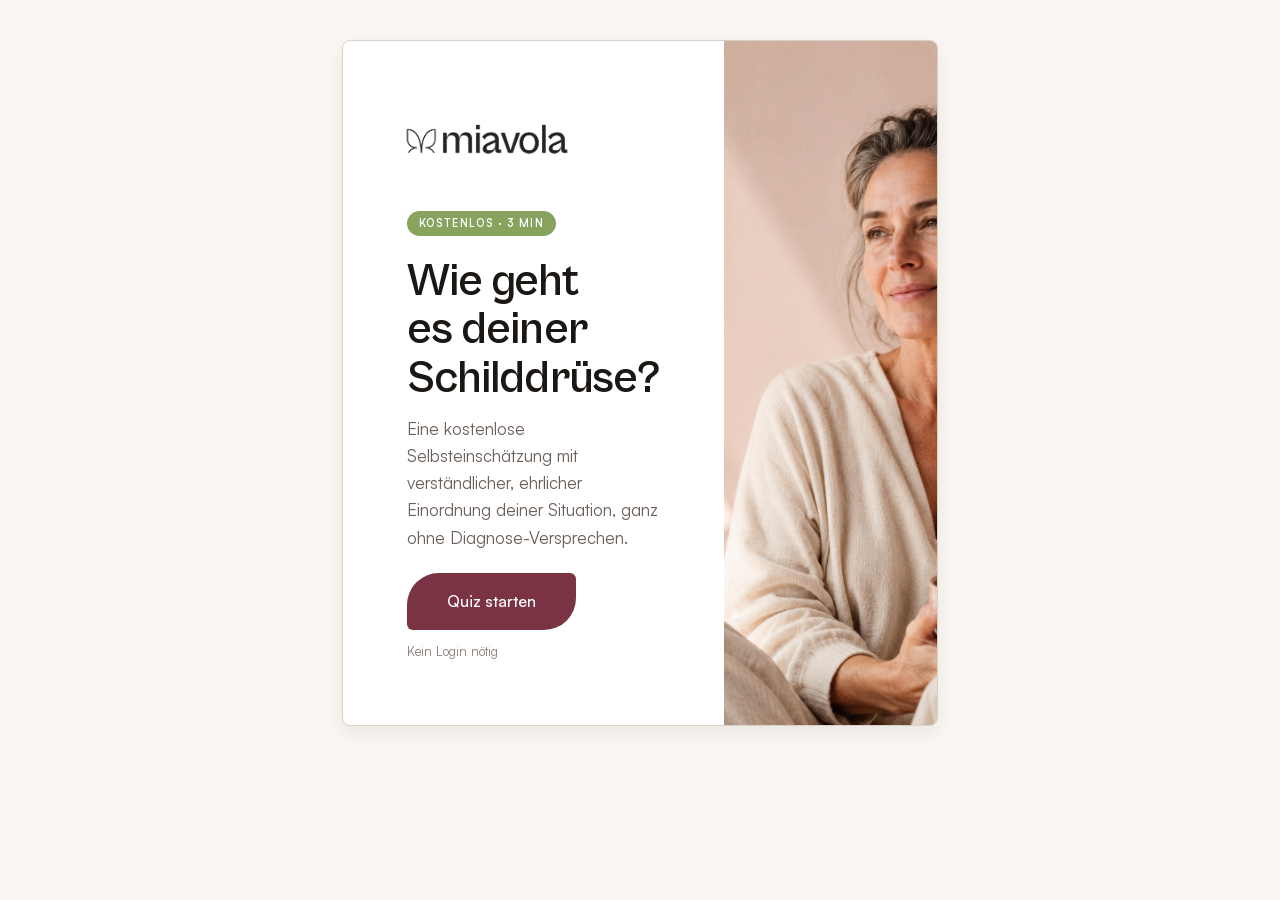
==== commit 003fddf2: "Startseite: neues Header-Foto (intro-header.jpg) statt Schmetterlings-Illustration; v=22 - Von Leo g" ====
--- a/app/index.html
+++ b/app/index.html
@@ -15,7 +15,7 @@
   <link rel="stylesheet" href="_ds/miavola-2-0-design-system-019e1fb5-7550-772f-964b-b7aee6a06470/supplementary_tokens.css">
 
   <!-- App styles (?v zum Cache-Busting — bei Änderungen hochzählen) -->
-  <link rel="stylesheet" href="styles.css?v=21">
+  <link rel="stylesheet" href="styles.css?v=22">
 
   <!-- Meta Pixel (gleiche Pixel-ID wie miavola.de, dort via GTM geladen) -->
   <script>
@@ -43,6 +43,6 @@
   <!-- Inhalte werden von app.js async aus content.json geladen
        (mit optionalem localStorage-Override für die Editor-Vorschau).
        ?v zum Cache-Busting — bei Änderungen hochzählen. -->
-  <script src="app.js?v=21" defer></script>
+  <script src="app.js?v=22" defer></script>
 </body>
 </html>
--- a/app/styles.css
+++ b/app/styles.css
@@ -334,10 +334,11 @@
 .intro__body { flex: 1; padding-top: 26px; display: flex; flex-direction: column; }
 .intro__hero {
   position: relative; border-radius: var(--radius);
-  background: var(--mv-tint-produzent-x); height: 200px; margin-bottom: 26px;
+  background: var(--mv-tint-produzent-x); height: 220px; margin-bottom: 26px;
   overflow: hidden; display: grid; place-items: center;
 }
-.intro__hero img { width: 170px; opacity: .92; }
+/* Foto-Hero: füllt die Karte, Gesicht im oberen Bilddrittel sichtbar halten */
+.intro__hero img { width: 100%; height: 100%; object-fit: cover; object-position: 50% 26%; }
 .intro__title {
   font-family: var(--font-display); font-weight: 600;
   font-size: clamp(28px, 8vw, 34px); line-height: 1.08; letter-spacing: -.02em;
@@ -623,7 +624,7 @@
   }
   .intro__inner-wide .intro__col-text { padding: 64px 64px; display: flex; flex-direction: column; justify-content: center; }
   .intro__inner-wide .intro__col-media { background: var(--mv-tint-produzent-x); display: grid; place-items: center; }
-  .intro__inner-wide .intro__col-media img { width: 62%; opacity: .95; }
+  .intro__inner-wide .intro__col-media img { width: 100%; height: 100%; object-fit: cover; object-position: 50% 30%; }
   .intro__title--wide { font-size: clamp(34px, 3.6vw, 46px); line-height: 1.05; max-width: 18ch; }
 
   /* Ergebnisseite bleibt in der ruhigen, zentrierten Spalte (max-width: 720px).
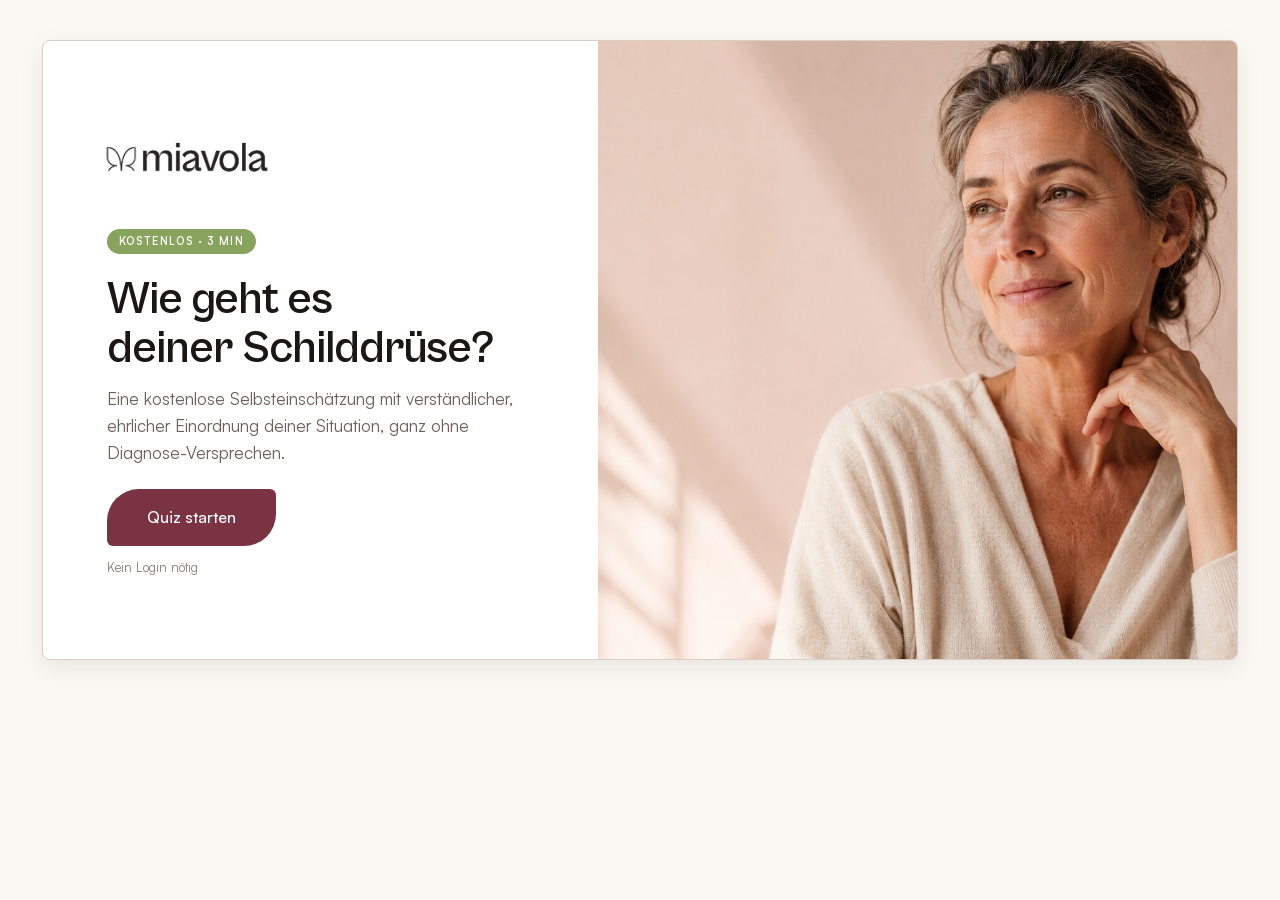
==== commit 22cf028a: "Intro: Bild größer — Desktop-Karte wirklich 1240px breit, Bildspalte 1.15fr, Mobile-Hero 260px; v=23" ====
--- a/app/index.html
+++ b/app/index.html
@@ -15,7 +15,7 @@
   <link rel="stylesheet" href="_ds/miavola-2-0-design-system-019e1fb5-7550-772f-964b-b7aee6a06470/supplementary_tokens.css">
 
   <!-- App styles (?v zum Cache-Busting — bei Änderungen hochzählen) -->
-  <link rel="stylesheet" href="styles.css?v=22">
+  <link rel="stylesheet" href="styles.css?v=23">
 
   <!-- Meta Pixel (gleiche Pixel-ID wie miavola.de, dort via GTM geladen) -->
   <script>
@@ -43,6 +43,6 @@
   <!-- Inhalte werden von app.js async aus content.json geladen
        (mit optionalem localStorage-Override für die Editor-Vorschau).
        ?v zum Cache-Busting — bei Änderungen hochzählen. -->
-  <script src="app.js?v=22" defer></script>
+  <script src="app.js?v=23" defer></script>
 </body>
 </html>
--- a/app/styles.css
+++ b/app/styles.css
@@ -334,7 +334,7 @@
 .intro__body { flex: 1; padding-top: 26px; display: flex; flex-direction: column; }
 .intro__hero {
   position: relative; border-radius: var(--radius);
-  background: var(--mv-tint-produzent-x); height: 220px; margin-bottom: 26px;
+  background: var(--mv-tint-produzent-x); height: 260px; margin-bottom: 26px;
   overflow: hidden; display: grid; place-items: center;
 }
 /* Foto-Hero: füllt die Karte, Gesicht im oberen Bilddrittel sichtbar halten */
@@ -615,16 +615,26 @@
   }
 
   /* Intro becomes a two-column hero on wide screens */
+  /* Intro-Screen darf breiter als die ruhige 640er-Spalte werden —
+     sonst deckeln .screen (720px) und .wrap (640px) die 1240px-Karte. */
+  .screen--intro-wide { max-width: none; }
+  .screen--intro-wide .wrap { max-width: 1240px; }
+
   .intro__inner-wide {
-    display: grid; grid-template-columns: 1.15fr 1fr; align-items: stretch;
+    display: grid; grid-template-columns: 1fr 1.15fr; align-items: stretch;
     max-width: 1240px; margin: 40px auto; width: 100%;
     border-radius: var(--radius-lg); overflow: hidden;
     border: 1px solid var(--border);
-    box-shadow: var(--shadow-md); background: #fff; min-height: 540px;
+    box-shadow: var(--shadow-md); background: #fff; min-height: 620px;
   }
   .intro__inner-wide .intro__col-text { padding: 64px 64px; display: flex; flex-direction: column; justify-content: center; }
-  .intro__inner-wide .intro__col-media { background: var(--mv-tint-produzent-x); display: grid; place-items: center; }
-  .intro__inner-wide .intro__col-media img { width: 100%; height: 100%; object-fit: cover; object-position: 50% 30%; }
+  /* Bild absolut in der Spalte, damit das Portrait (2:3) die Kartenhöhe
+     nicht auf ~960px aufbläht — Karte bleibt ohne Scrollen im Laptop-Viewport. */
+  .intro__inner-wide .intro__col-media { background: var(--mv-tint-produzent-x); position: relative; }
+  .intro__inner-wide .intro__col-media img {
+    position: absolute; inset: 0; width: 100%; height: 100%;
+    object-fit: cover; object-position: 50% 30%;
+  }
   .intro__title--wide { font-size: clamp(34px, 3.6vw, 46px); line-height: 1.05; max-width: 18ch; }
 
   /* Ergebnisseite bleibt in der ruhigen, zentrierten Spalte (max-width: 720px).
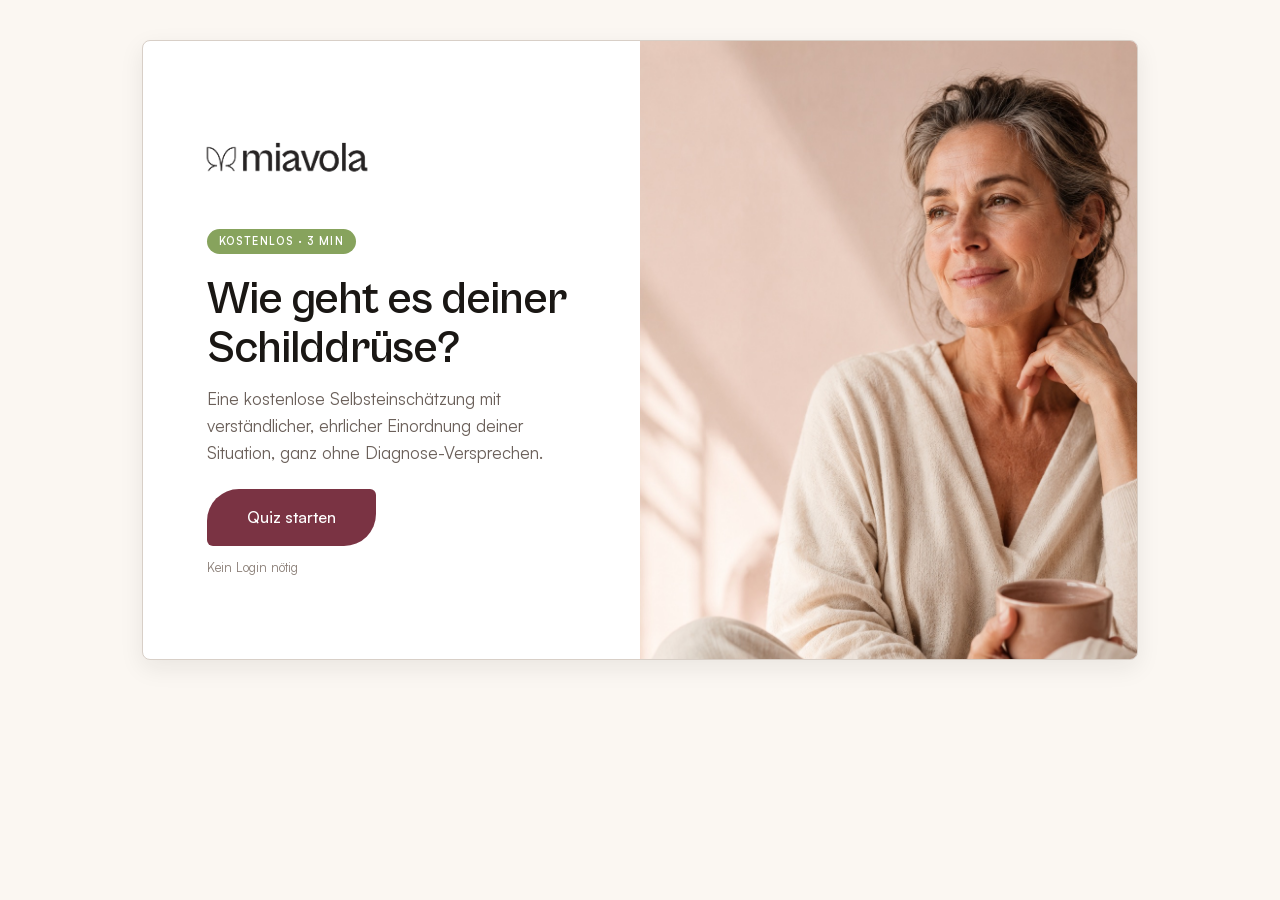
==== commit 74b8f7f6: "Intro Desktop: Karte auf 1040px gedeckelt, Spalten 50/50 — auf Laptop-Breite nicht mehr randlos; v=2" ====
--- a/app/index.html
+++ b/app/index.html
@@ -15,7 +15,7 @@
   <link rel="stylesheet" href="_ds/miavola-2-0-design-system-019e1fb5-7550-772f-964b-b7aee6a06470/supplementary_tokens.css">
 
   <!-- App styles (?v zum Cache-Busting — bei Änderungen hochzählen) -->
-  <link rel="stylesheet" href="styles.css?v=23">
+  <link rel="stylesheet" href="styles.css?v=25">
 
   <!-- Meta Pixel (gleiche Pixel-ID wie miavola.de, dort via GTM geladen) -->
   <script>
@@ -43,6 +43,6 @@
   <!-- Inhalte werden von app.js async aus content.json geladen
        (mit optionalem localStorage-Override für die Editor-Vorschau).
        ?v zum Cache-Busting — bei Änderungen hochzählen. -->
-  <script src="app.js?v=23" defer></script>
+  <script src="app.js?v=25" defer></script>
 </body>
 </html>
--- a/app/styles.css
+++ b/app/styles.css
@@ -326,19 +326,15 @@
    INTRO
    ================================================================ */
 .intro { flex: 1; display: flex; flex-direction: column; }
-/* Logo linksbündig mit dem Text (gleiche .wrap-Spalte, 22px Seitenpadding).
-   Die Logo-PNG hat links ~40% ihrer Höhe transparenten Eigenrand
-   (1061px bei 2640px Bildhöhe) → per negativem Margin ausgleichen. */
-.intro__logobar { display: flex; justify-content: flex-start; padding-top: 24px; }
-.intro__logobar img { height: 48px; opacity: .9; margin-left: -19px; }
+/* Mobile: Logo oben mittig zentriert (transparenter PNG-Eigenrand ist
+   symmetrisch, Zentrierung stimmt daher ohne Ausgleich). Desktop-Logo
+   sitzt linksbündig in der Textspalte (inline in app.js, mit Ausgleich). */
+.intro__logobar { display: flex; justify-content: center; padding-top: 24px; }
+.intro__logobar img { height: 48px; opacity: .9; }
 .intro__body { flex: 1; padding-top: 26px; display: flex; flex-direction: column; }
-.intro__hero {
-  position: relative; border-radius: var(--radius);
-  background: var(--mv-tint-produzent-x); height: 260px; margin-bottom: 26px;
-  overflow: hidden; display: grid; place-items: center;
-}
-/* Foto-Hero: füllt die Karte, Gesicht im oberen Bilddrittel sichtbar halten */
-.intro__hero img { width: 100%; height: 100%; object-fit: cover; object-position: 50% 26%; }
+/* Mobile: kein Hero-Bild — Badge direkt über dem Titel, damit der
+   Start-Button ohne Scrollen erreichbar bleibt. Foto nur im Desktop-Layout. */
+.intro__badge { align-self: flex-start; margin-bottom: 16px; }
 .intro__title {
   font-family: var(--font-display); font-weight: 600;
   font-size: clamp(28px, 8vw, 34px); line-height: 1.08; letter-spacing: -.02em;
@@ -362,7 +358,6 @@
 }
 .pill--sage { color: #fff; background: var(--miavola-sage-600); }
 .pill--butter { color: var(--miavola-wine-800); background: var(--miavola-butter-300); }
-.intro__hero .pill { position: absolute; top: 14px; left: 14px; }
 
 /* ================================================================
    EDUCATION INTERSTITIAL (burgundy)
@@ -616,13 +611,14 @@
 
   /* Intro becomes a two-column hero on wide screens */
   /* Intro-Screen darf breiter als die ruhige 640er-Spalte werden —
-     sonst deckeln .screen (720px) und .wrap (640px) die 1240px-Karte. */
+     aber gedeckelt auf 1040px, damit die Karte auf Laptops (≈1280px)
+     als zentrierte Karte mit Luft liest, nicht randlos. */
   .screen--intro-wide { max-width: none; }
-  .screen--intro-wide .wrap { max-width: 1240px; }
+  .screen--intro-wide .wrap { max-width: 1040px; }
 
   .intro__inner-wide {
-    display: grid; grid-template-columns: 1fr 1.15fr; align-items: stretch;
-    max-width: 1240px; margin: 40px auto; width: 100%;
+    display: grid; grid-template-columns: 1fr 1fr; align-items: stretch;
+    max-width: 1040px; margin: 40px auto; width: 100%;
     border-radius: var(--radius-lg); overflow: hidden;
     border: 1px solid var(--border);
     box-shadow: var(--shadow-md); background: #fff; min-height: 620px;
